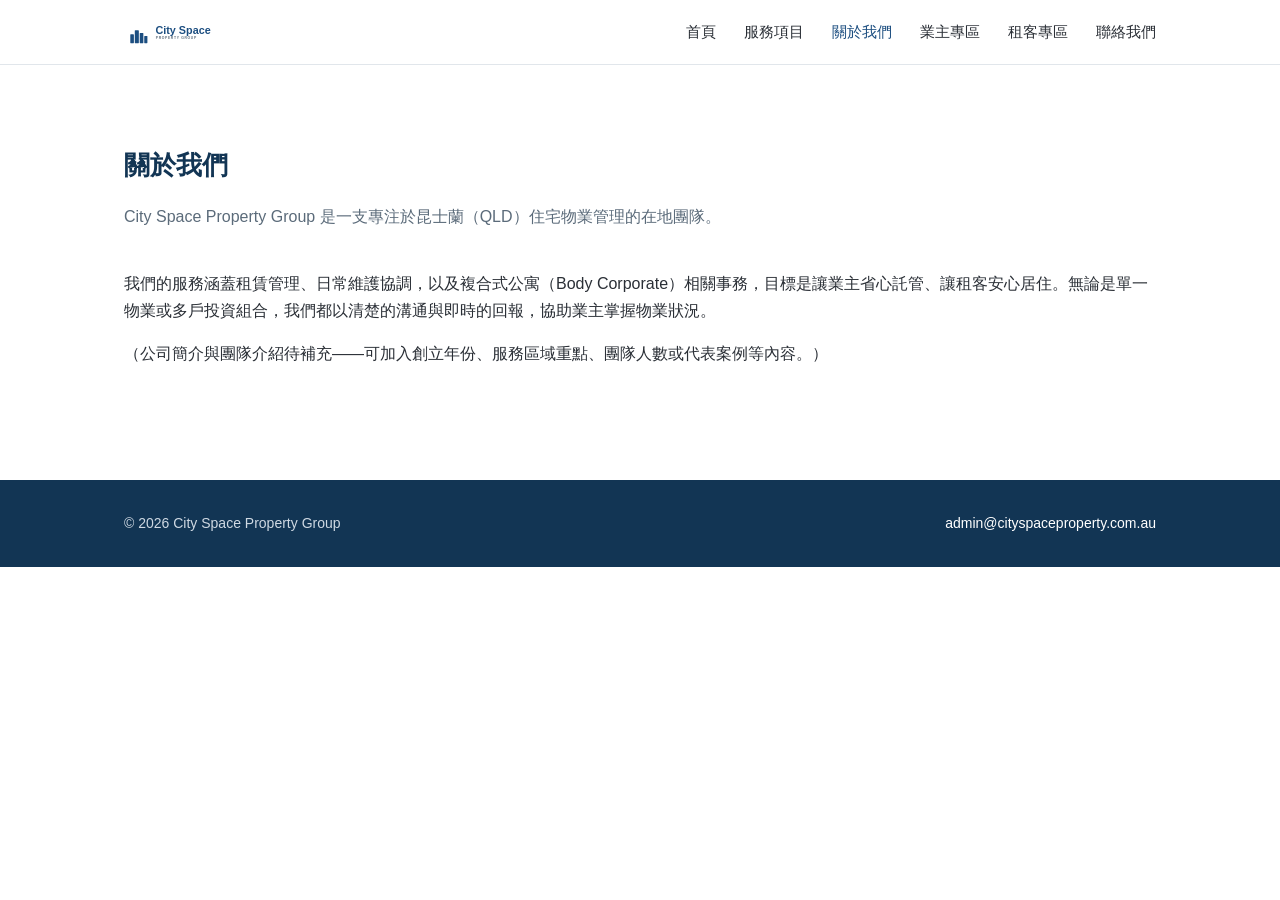
==== about.html @ b08f9329 "Add files via upload" ====
<!DOCTYPE html>
<html lang="zh-Hant">
<head>
<meta charset="UTF-8">
<meta name="viewport" content="width=device-width, initial-scale=1.0">
<title>關於我們｜City Space Property Group</title>
<link rel="icon" href="logo.svg" type="image/svg+xml">
<link rel="stylesheet" href="style.css">
</head>
<body>
<header class="site-header">
  <div class="container">
    <a class="brand" href="index.html">
      <img src="logo.svg" alt="City Space Property Group">
    </a>
    <nav>
      <ul>
        <li><a href="index.html">首頁</a></li>
        <li><a href="services.html">服務項目</a></li>
        <li><a href="about.html" class="active">關於我們</a></li>
        <li><a href="owners.html">業主專區</a></li>
        <li><a href="tenants.html">租客專區</a></li>
        <li><a href="contact.html">聯絡我們</a></li>
      </ul>
    </nav>
  </div>
</header>

<section class="page">
  <div class="container">
    <h2>關於我們</h2>
    <p class="lead">City Space Property Group 是一支專注於昆士蘭（QLD）住宅物業管理的在地團隊。</p>
    <p>我們的服務涵蓋租賃管理、日常維護協調，以及複合式公寓（Body Corporate）相關事務，目標是讓業主省心託管、讓租客安心居住。無論是單一物業或多戶投資組合，我們都以清楚的溝通與即時的回報，協助業主掌握物業狀況。</p>
    <p>（公司簡介與團隊介紹待補充——可加入創立年份、服務區域重點、團隊人數或代表案例等內容。）</p>
  </div>
</section>

<footer class="site-footer">
  <div class="container">
    <span>&copy; 2026 City Space Property Group</span>
    <span><a href="mailto:admin@cityspaceproperty.com.au">admin@cityspaceproperty.com.au</a></span>
  </div>
</footer>
</body>
</html>
---- style.css ----
:root {
  --brand: #1c4e80;
  --brand-dark: #123554;
  --text-main: #2a2f36;
  --text-muted: #5b6b7a;
  --bg-soft: #f4f6f8;
  --border: #e1e6eb;
}

* { box-sizing: border-box; }

body {
  margin: 0;
  font-family: "Noto Sans TC", "Helvetica Neue", Arial, sans-serif;
  color: var(--text-main);
  line-height: 1.7;
}

a { color: var(--brand); text-decoration: none; }
a:hover { text-decoration: underline; }

.container {
  max-width: 1080px;
  margin: 0 auto;
  padding: 0 24px;
}

header.site-header {
  border-bottom: 1px solid var(--border);
  position: sticky;
  top: 0;
  background: #fff;
  z-index: 10;
}

.site-header .container {
  display: flex;
  align-items: center;
  justify-content: space-between;
  padding-top: 14px;
  padding-bottom: 14px;
}

.brand {
  display: flex;
  align-items: center;
  gap: 10px;
}

.brand img { height: 36px; }

nav ul {
  list-style: none;
  display: flex;
  gap: 28px;
  margin: 0;
  padding: 0;
}

nav a {
  color: var(--text-main);
  font-size: 15px;
}

nav a.active, nav a:hover { color: var(--brand); }

.nav-toggle { display: none; }

.hero {
  background: var(--bg-soft);
  padding: 72px 0;
  text-align: center;
}

.hero h1 {
  font-size: 34px;
  margin: 0 0 16px;
  color: var(--brand-dark);
}

.hero p {
  font-size: 17px;
  color: var(--text-muted);
  max-width: 560px;
  margin: 0 auto 28px;
}

.btn {
  display: inline-block;
  padding: 12px 26px;
  border-radius: 6px;
  font-weight: 600;
  font-size: 15px;
}

.btn-primary {
  background: var(--brand);
  color: #fff;
}
.btn-primary:hover { background: var(--brand-dark); text-decoration: none; }

.btn-secondary {
  background: #fff;
  color: var(--brand);
  border: 1px solid var(--brand);
  margin-left: 12px;
}
.btn-secondary:hover { background: var(--bg-soft); text-decoration: none; }

section.page {
  padding: 56px 0;
}

section.page h2 {
  font-size: 26px;
  color: var(--brand-dark);
  margin-bottom: 8px;
}

section.page .lead {
  color: var(--text-muted);
  margin-bottom: 40px;
  max-width: 640px;
}

.grid-3 {
  display: grid;
  grid-template-columns: repeat(3, 1fr);
  gap: 24px;
}

.card {
  border: 1px solid var(--border);
  border-radius: 10px;
  padding: 28px;
}

.card h3 {
  color: var(--brand-dark);
  margin-top: 0;
  font-size: 18px;
}

.card p { color: var(--text-muted); font-size: 15px; margin-bottom: 0; }

.steps {
  list-style: none;
  padding: 0;
  margin: 0;
  counter-reset: step;
  display: grid;
  grid-template-columns: repeat(4, 1fr);
  gap: 20px;
}

.steps li {
  counter-increment: step;
  border: 1px solid var(--border);
  border-radius: 10px;
  padding: 24px 20px;
  position: relative;
}

.steps li::before {
  content: counter(step);
  display: inline-flex;
  align-items: center;
  justify-content: center;
  width: 28px;
  height: 28px;
  border-radius: 50%;
  background: var(--brand);
  color: #fff;
  font-size: 14px;
  font-weight: 700;
  margin-bottom: 12px;
}

.steps li h3 { font-size: 16px; margin: 0 0 6px; color: var(--brand-dark); }
.steps li p { font-size: 14px; color: var(--text-muted); margin: 0; }

.faq dt {
  font-weight: 700;
  color: var(--brand-dark);
  margin-top: 20px;
}
.faq dd {
  margin: 6px 0 0;
  color: var(--text-muted);
}

.contact-block {
  display: grid;
  grid-template-columns: 1fr 1fr;
  gap: 40px;
}

.contact-info dt {
  font-weight: 700;
  color: var(--brand-dark);
  margin-top: 16px;
}
.contact-info dd { margin: 4px 0 0; color: var(--text-muted); }

footer.site-footer {
  background: var(--brand-dark);
  color: #cfd9e3;
  padding: 32px 0;
  margin-top: 40px;
}

footer.site-footer a { color: #fff; }
footer.site-footer .container {
  display: flex;
  justify-content: space-between;
  flex-wrap: wrap;
  gap: 12px;
  font-size: 14px;
}

@media (max-width: 760px) {
  nav ul { display: none; }
  .grid-3 { grid-template-columns: 1fr; }
  .steps { grid-template-columns: 1fr 1fr; }
  .contact-block { grid-template-columns: 1fr; }
  .hero h1 { font-size: 26px; }
}
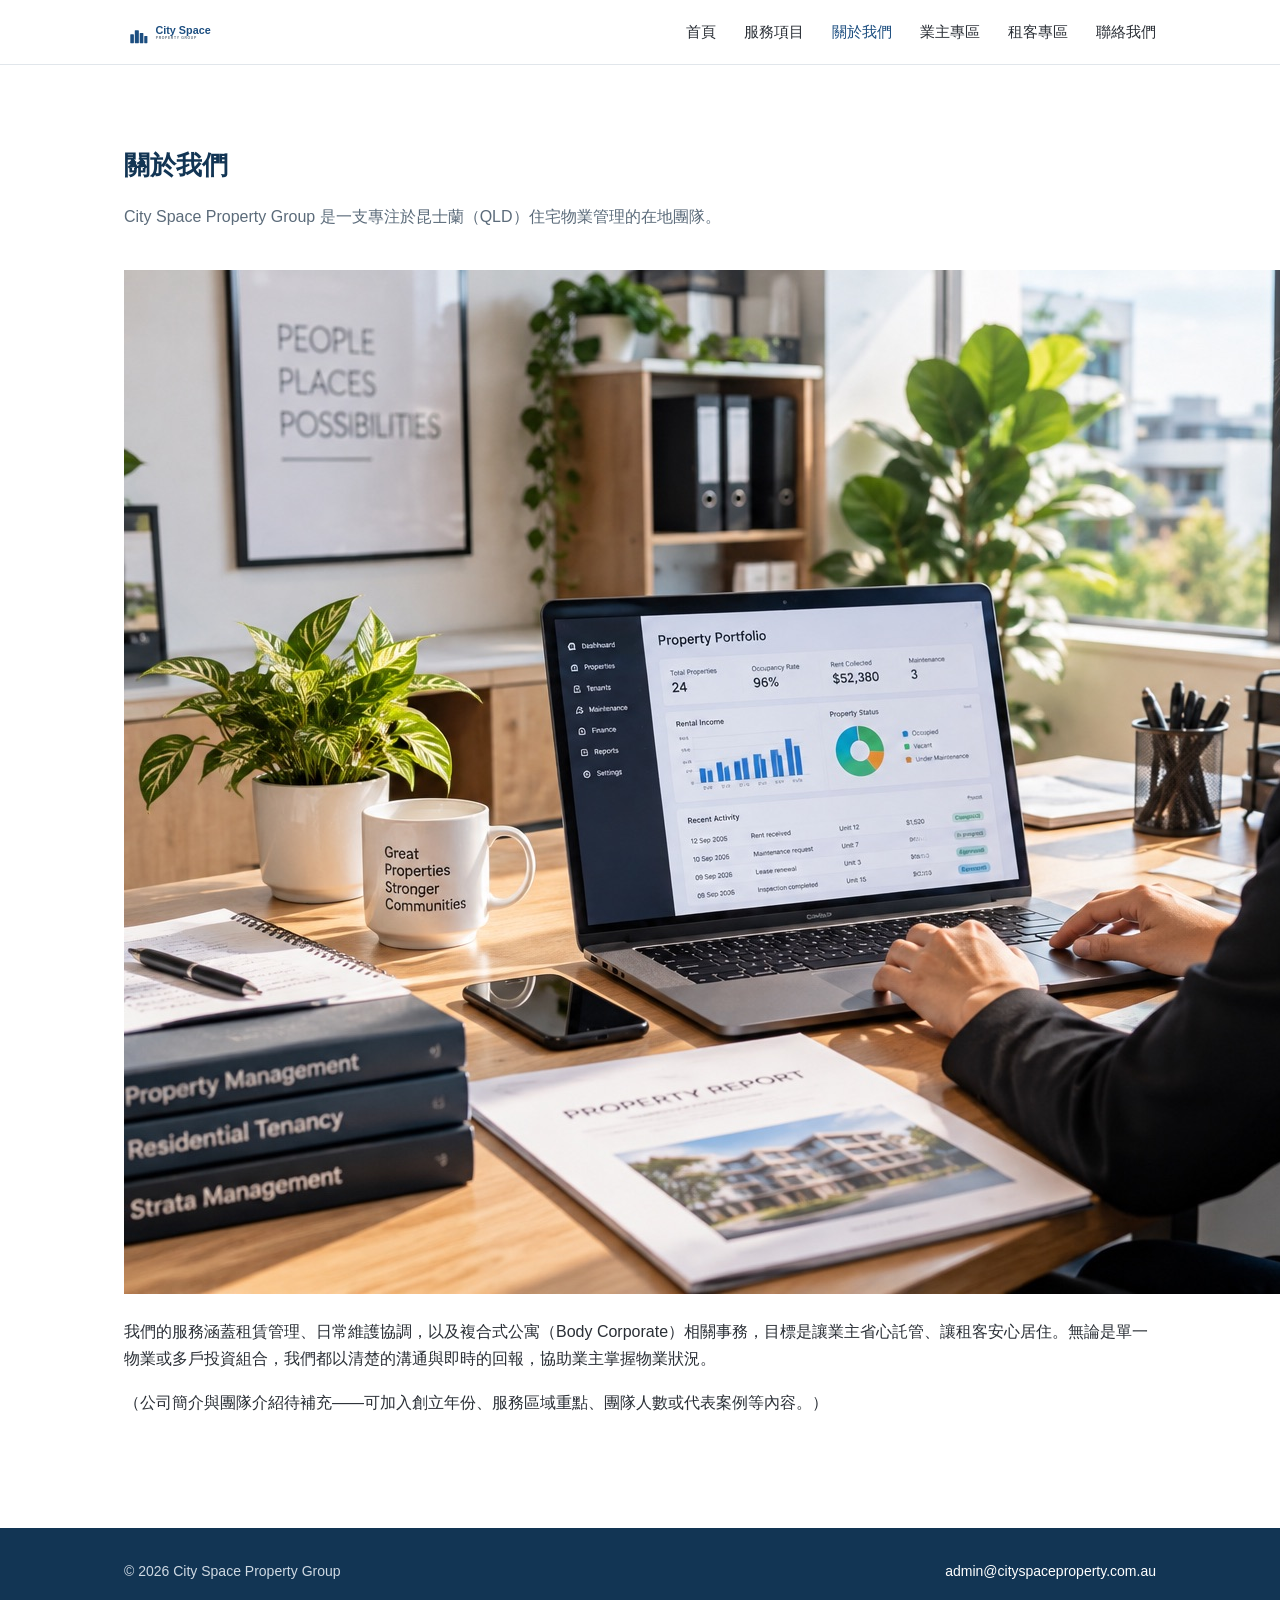
==== commit 8ffdda7b: "Add files via upload" ====
--- a/about.html
+++ b/about.html
@@ -30,6 +30,7 @@
   <div class="container">
     <h2>關於我們</h2>
     <p class="lead">City Space Property Group 是一支專注於昆士蘭（QLD）住宅物業管理的在地團隊。</p>
+    <img class="photo-single" src="images/about-office.jpg" alt="物業經理在辦公室查看物業報表">
     <p>我們的服務涵蓋租賃管理、日常維護協調，以及複合式公寓（Body Corporate）相關事務，目標是讓業主省心託管、讓租客安心居住。無論是單一物業或多戶投資組合，我們都以清楚的溝通與即時的回報，協助業主掌握物業狀況。</p>
     <p>（公司簡介與團隊介紹待補充——可加入創立年份、服務區域重點、團隊人數或代表案例等內容。）</p>
   </div>
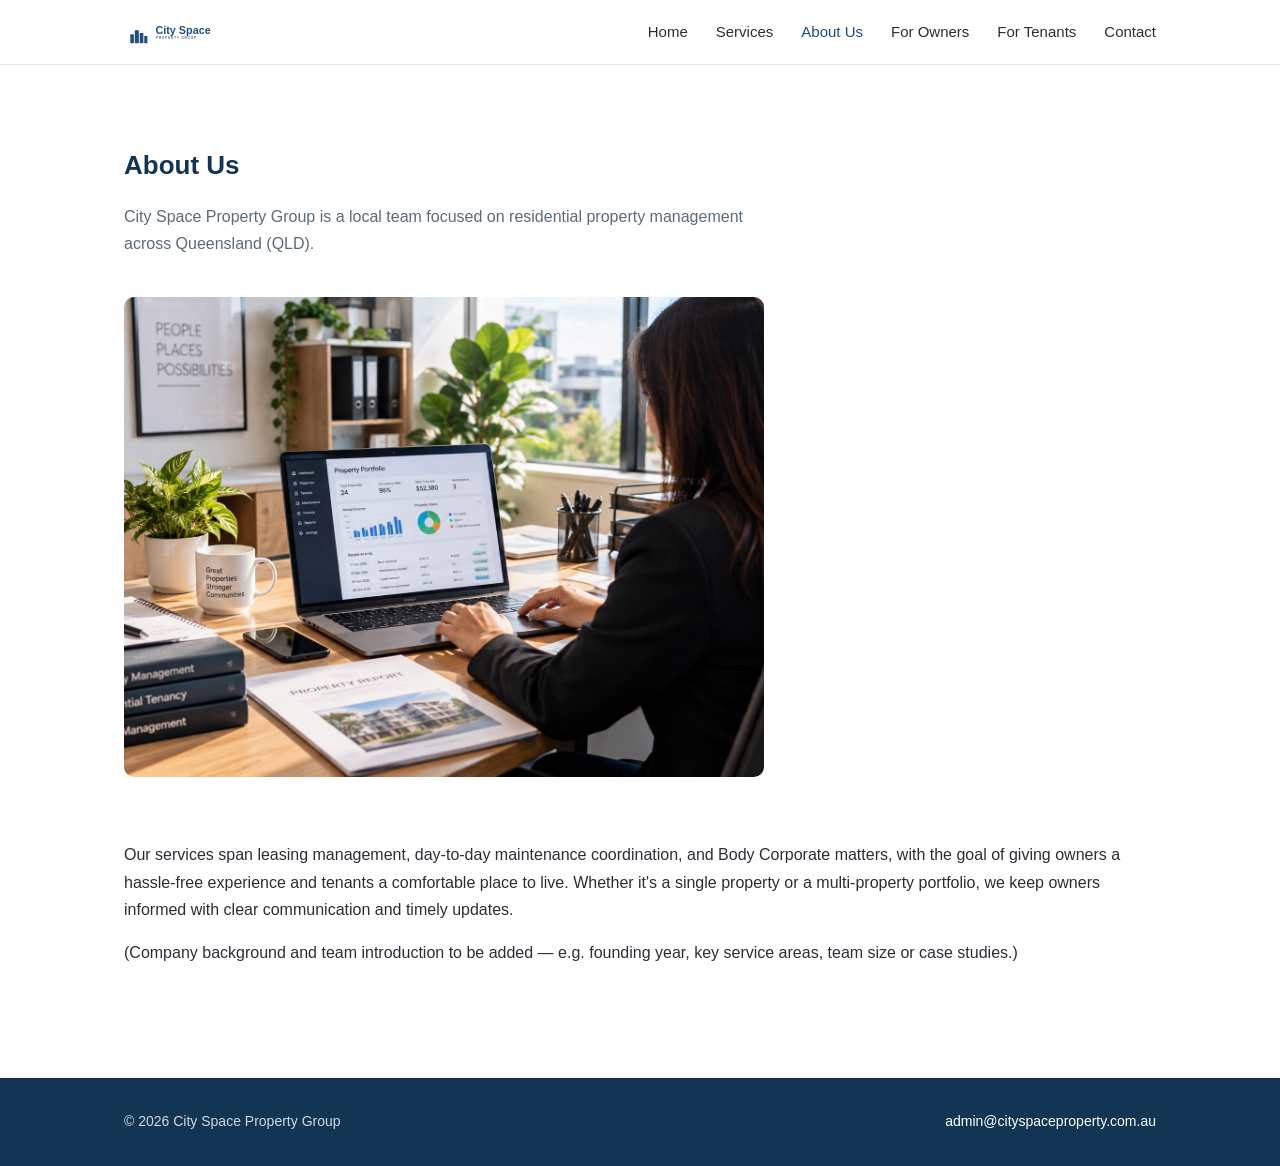
==== commit 89c52b5b: "Add files via upload" ====
--- a/about.html
+++ b/about.html
@@ -1,9 +1,9 @@
 <!DOCTYPE html>
-<html lang="zh-Hant">
+<html lang="en">
 <head>
 <meta charset="UTF-8">
 <meta name="viewport" content="width=device-width, initial-scale=1.0">
-<title>關於我們｜City Space Property Group</title>
+<title>About Us | City Space Property Group</title>
 <link rel="icon" href="logo.svg" type="image/svg+xml">
 <link rel="stylesheet" href="style.css">
 </head>
@@ -15,12 +15,12 @@
     </a>
     <nav>
       <ul>
-        <li><a href="index.html">首頁</a></li>
-        <li><a href="services.html">服務項目</a></li>
-        <li><a href="about.html" class="active">關於我們</a></li>
-        <li><a href="owners.html">業主專區</a></li>
-        <li><a href="tenants.html">租客專區</a></li>
-        <li><a href="contact.html">聯絡我們</a></li>
+        <li><a href="index.html">Home</a></li>
+        <li><a href="services.html">Services</a></li>
+        <li><a href="about.html" class="active">About Us</a></li>
+        <li><a href="owners.html">For Owners</a></li>
+        <li><a href="tenants.html">For Tenants</a></li>
+        <li><a href="contact.html">Contact</a></li>
       </ul>
     </nav>
   </div>
@@ -28,11 +28,11 @@
 
 <section class="page">
   <div class="container">
-    <h2>關於我們</h2>
-    <p class="lead">City Space Property Group 是一支專注於昆士蘭（QLD）住宅物業管理的在地團隊。</p>
-    <img class="photo-single" src="images/about-office.jpg" alt="物業經理在辦公室查看物業報表">
-    <p>我們的服務涵蓋租賃管理、日常維護協調，以及複合式公寓（Body Corporate）相關事務，目標是讓業主省心託管、讓租客安心居住。無論是單一物業或多戶投資組合，我們都以清楚的溝通與即時的回報，協助業主掌握物業狀況。</p>
-    <p>（公司簡介與團隊介紹待補充——可加入創立年份、服務區域重點、團隊人數或代表案例等內容。）</p>
+    <h2>About Us</h2>
+    <p class="lead">City Space Property Group is a local team focused on residential property management across Queensland (QLD).</p>
+    <img class="photo-single" src="images/about-office.jpg" alt="Property manager reviewing a property report in the office">
+    <p>Our services span leasing management, day-to-day maintenance coordination, and Body Corporate matters, with the goal of giving owners a hassle-free experience and tenants a comfortable place to live. Whether it's a single property or a multi-property portfolio, we keep owners informed with clear communication and timely updates.</p>
+    <p>(Company background and team introduction to be added — e.g. founding year, key service areas, team size or case studies.)</p>
   </div>
 </section>
 
--- a/style.css
+++ b/style.css
@@ -107,6 +107,16 @@
 }
 .btn-secondary:hover { background: var(--bg-soft); text-decoration: none; }
 
+.hero-image {
+  width: 100%;
+  max-width: 900px;
+  aspect-ratio: 16/9;
+  object-fit: cover;
+  border-radius: 12px;
+  margin: 40px auto 0;
+  display: block;
+}
+
 section.page {
   padding: 56px 0;
 }
@@ -135,6 +145,14 @@
   padding: 28px;
 }
 
+.card img {
+  width: 100%;
+  aspect-ratio: 4/3;
+  object-fit: cover;
+  border-radius: 8px;
+  margin-bottom: 16px;
+}
+
 .card h3 {
   color: var(--brand-dark);
   margin-top: 0;
@@ -142,6 +160,29 @@
 }
 
 .card p { color: var(--text-muted); font-size: 15px; margin-bottom: 0; }
+
+.photo-row {
+  display: grid;
+  grid-template-columns: repeat(2, 1fr);
+  gap: 24px;
+  margin-bottom: 40px;
+}
+
+.photo-row img {
+  width: 100%;
+  aspect-ratio: 4/3;
+  object-fit: cover;
+  border-radius: 10px;
+}
+
+.photo-single {
+  width: 100%;
+  max-width: 640px;
+  border-radius: 10px;
+  margin-bottom: 40px;
+  aspect-ratio: 4/3;
+  object-fit: cover;
+}
 
 .steps {
   list-style: none;
@@ -224,4 +265,5 @@
   .steps { grid-template-columns: 1fr 1fr; }
   .contact-block { grid-template-columns: 1fr; }
   .hero h1 { font-size: 26px; }
-}
+  .photo-row { grid-template-columns: 1fr; }
+}
